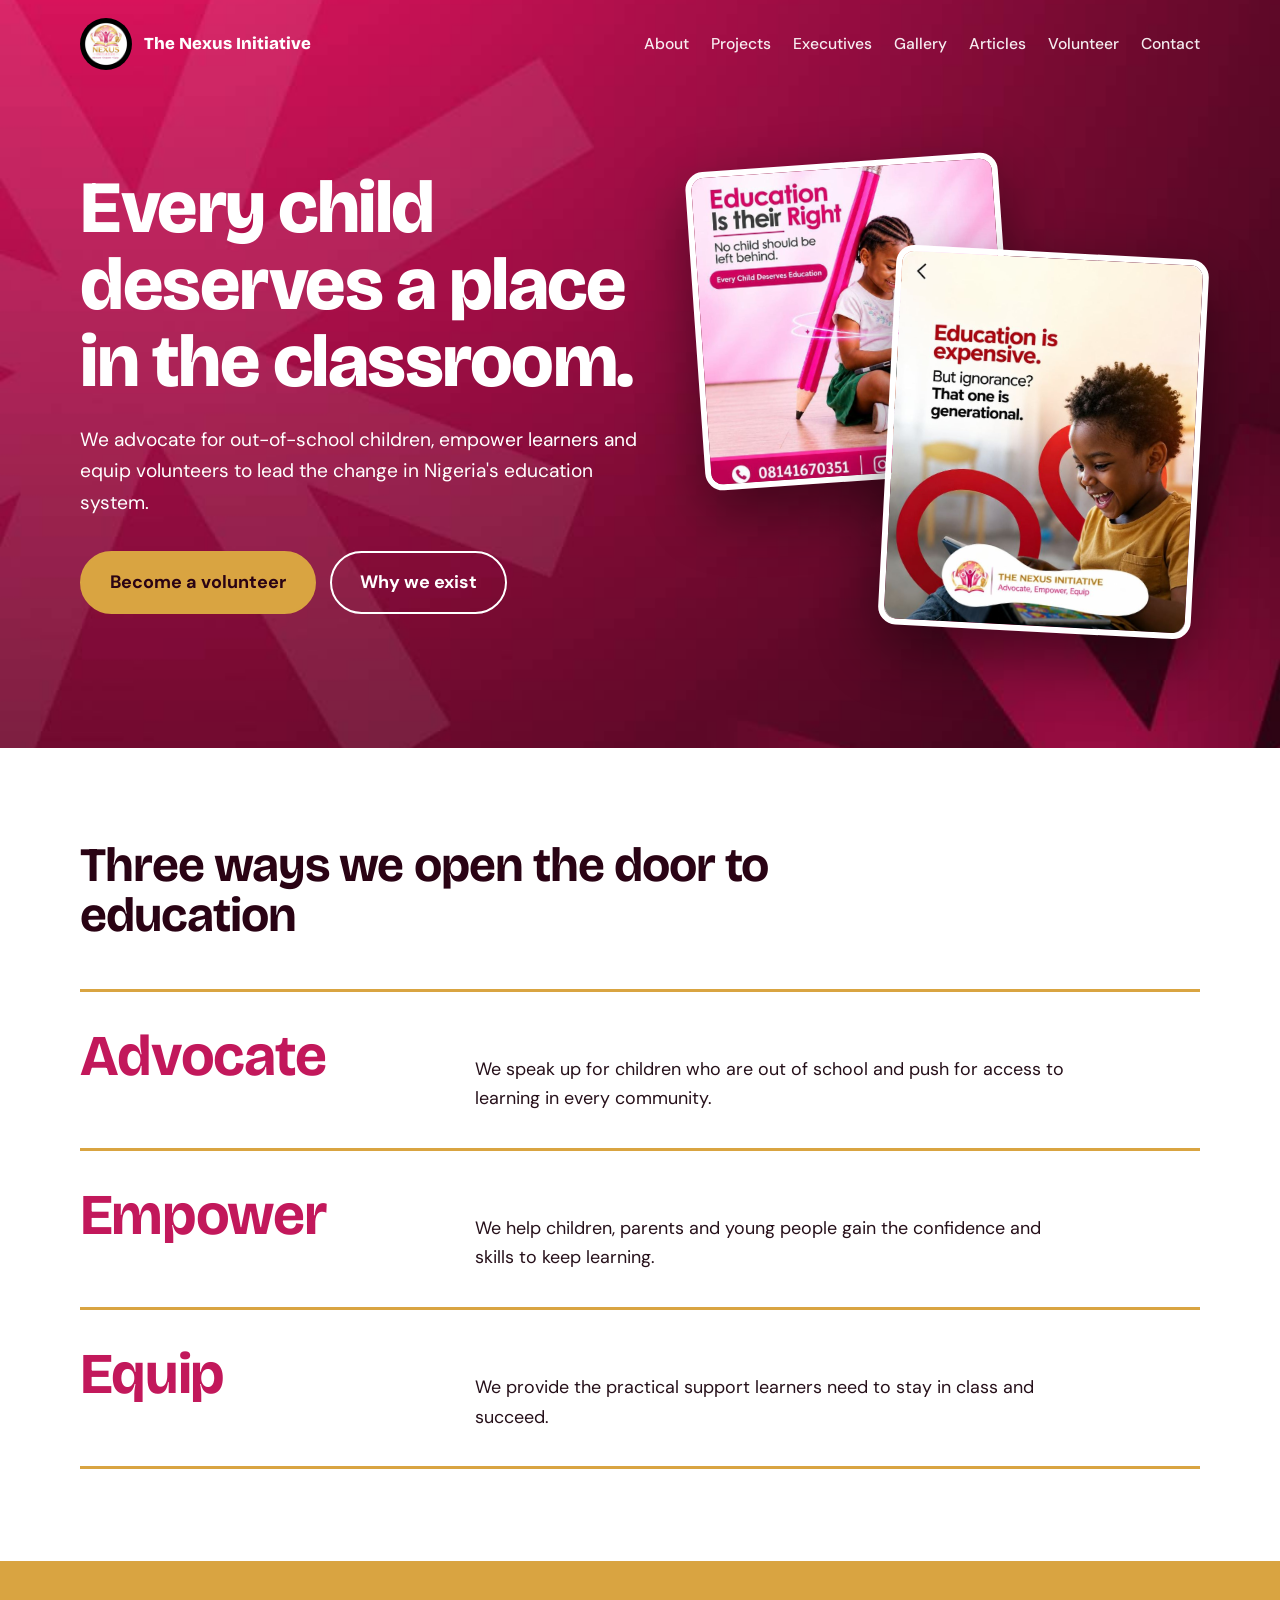
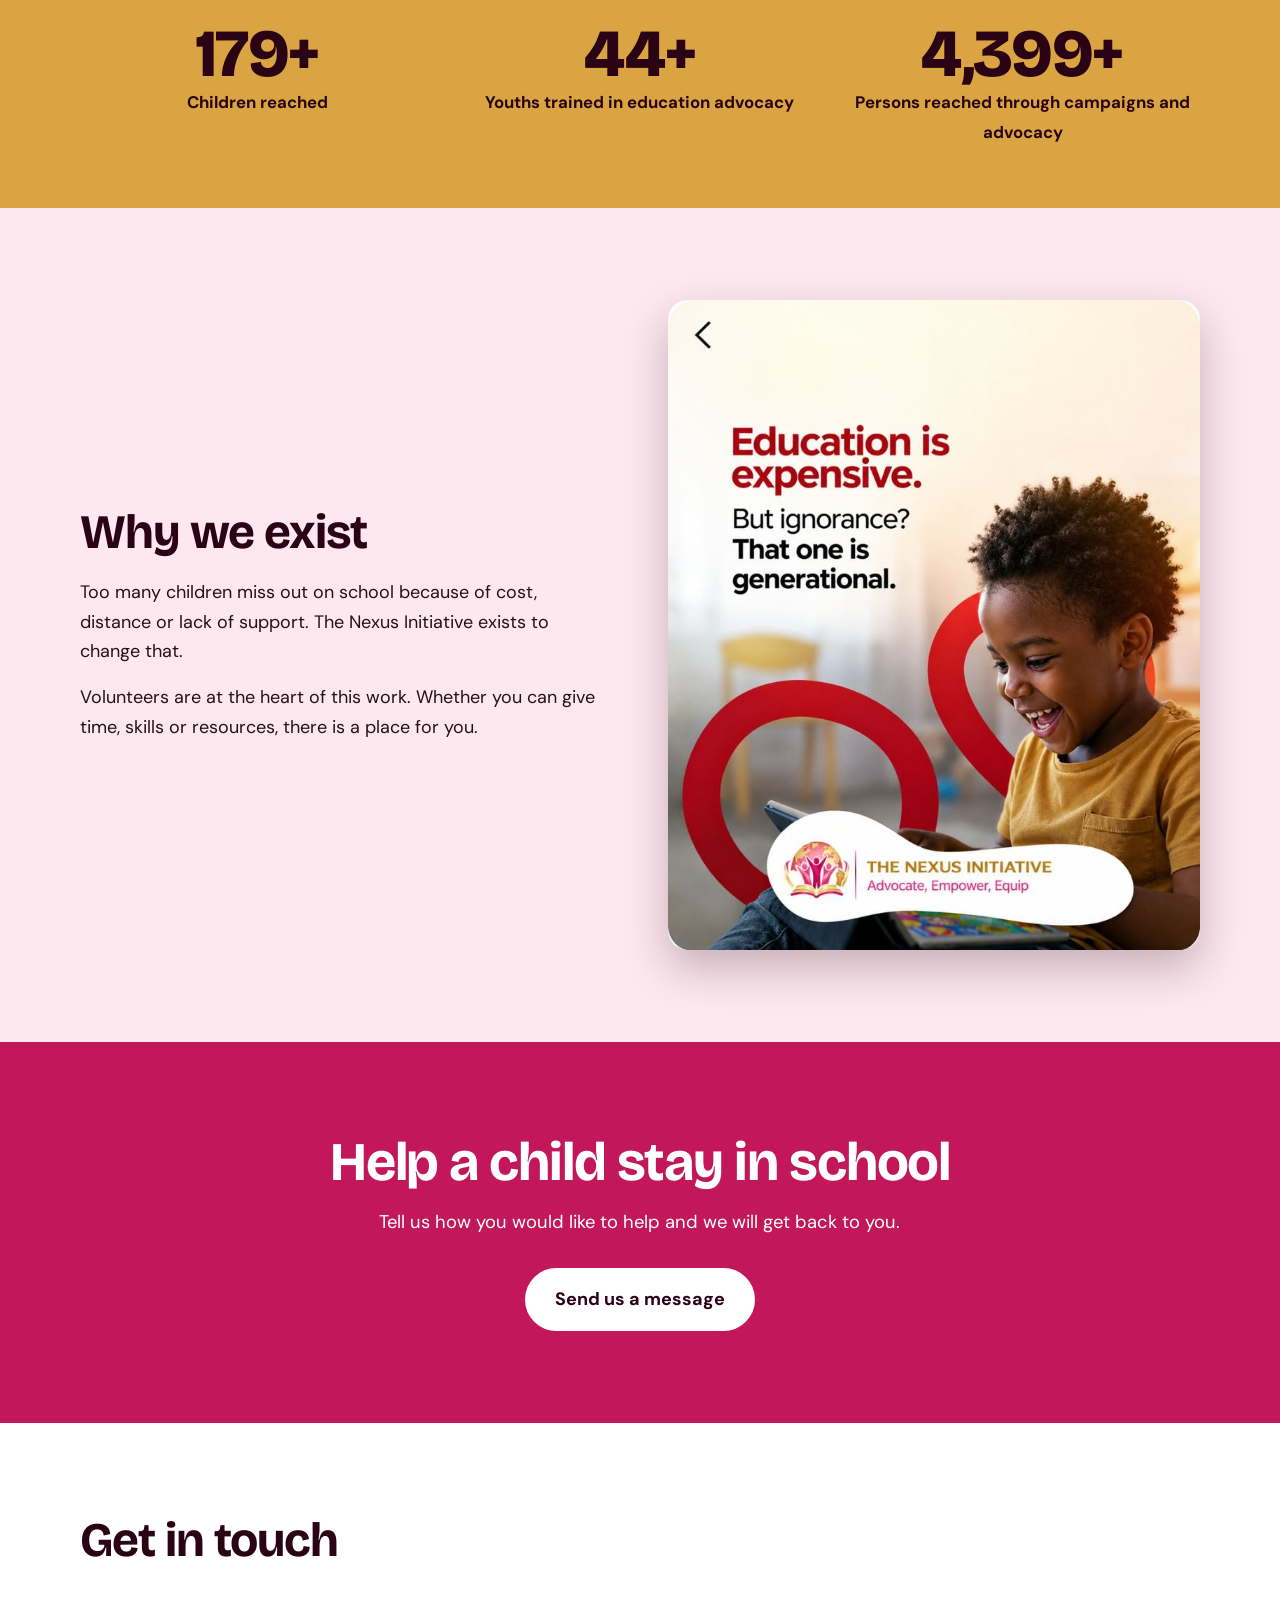
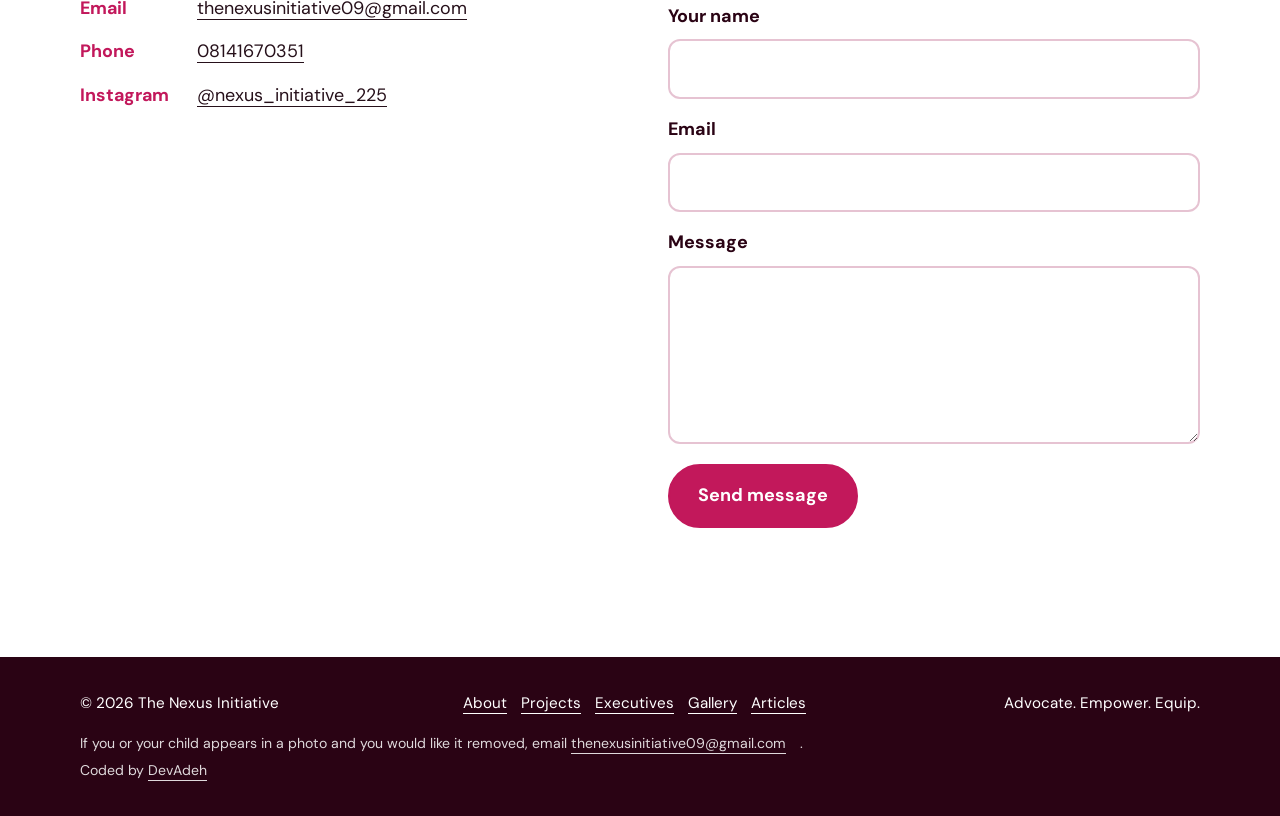
==== index.html @ 0e862ec5 "update" ====
<!DOCTYPE html>
<html lang="en">
<head>
<meta charset="utf-8">
<meta name="viewport" content="width=device-width, initial-scale=1">
<title>The Nexus Initiative | Advocate, Empower, Equip</title>
<meta name="description" content="The Nexus Initiative advocates for out-of-school children, empowers learners and equips volunteers to lead the change in Nigeria's education system.">
<link rel="preconnect" href="https://fonts.googleapis.com"><link rel="preconnect" href="https://fonts.gstatic.com" crossorigin>
<link href="https://fonts.googleapis.com/css2?family=Bricolage+Grotesque:opsz,wght@12..96,500;12..96,800&family=DM+Sans:wght@400;500;700&display=swap" rel="stylesheet">
<link rel="stylesheet" href="styles.css">
<link rel="icon" href="favicon.png" type="image/png"><link rel="apple-touch-icon" href="favicon.png"></head>
<body>
<header><div class="wrap bar">
<a class="brand" href="#top"><img src="images/logo.jpg" alt="The Nexus Initiative logo"><span>The Nexus Initiative</span></a>
<nav aria-label="Main"><a href="about.html">About</a><a href="projects.html">Projects</a><a href="executives.html">Executives</a><a href="gallery.html">Gallery</a><a href="articles.html">Articles</a><a href="get-involved.html">Volunteer</a><a href="contact.html">Contact</a></nav>
</div></header>
<main id="top">
<section class="hero"><div class="wrap">
<div>
<h1>Every child deserves a place in the classroom.</h1>
<p>We advocate for out-of-school children, empower learners and equip volunteers to lead the change in Nigeria's education system.</p>
<div class="btns"><a class="btn" href="get-involved.html">Become a volunteer</a><a class="btn line" href="about.html">Why we exist</a></div>
</div>
<div class="stack" aria-label="Nexus Initiative campaign posters">
<img class="a" src="images/poster-a.jpg" alt="Poster: Education is their right. No child should be left behind.">
<img class="b" src="images/poster-b.jpg" alt="Poster: Education is expensive. But ignorance? That one is generational.">
</div>
</div></section>

<section class="pillars" id="what"><div class="wrap">
<h2>Three ways we open the door to education</h2>
<div class="row"><h3>Advocate</h3><p>We speak up for children who are out of school and push for access to learning in every community.</p></div>
<div class="row"><h3>Empower</h3><p>We help children, parents and young people gain the confidence and skills to keep learning.</p></div>
<div class="row"><h3>Equip</h3><p>We provide the practical support learners need to stay in class and succeed.</p></div>
</div></section>

<section class="stats" aria-label="Our impact"><div class="wrap"><div><b data-n="200">200+</b><span>Children reached</span></div><div><b data-n="50">50+</b><span>Youths trained in education advocacy</span></div><div><b data-n="5000">5,000+</b><span>Persons reached through campaigns and advocacy</span></div></div></section>

<section class="about" id="about"><div class="wrap">
<div>
<h2>Why we exist</h2>
<p style="margin-top:20px">Too many children miss out on school because of cost, distance or lack of support. The Nexus Initiative exists to change that.</p>
<p>Volunteers are at the heart of this work. Whether you can give time, skills or resources, there is a place for you.</p>
</div>
<img src="images/poster-b.jpg" alt="A child smiling while learning on a tablet, with the words: Education is expensive. But ignorance? That one is generational." loading="lazy">
</div></section>

<section class="join" id="join"><div class="wrap">
<h2>Help a child stay in school</h2>
<p>Tell us how you would like to help and we will get back to you.</p>
<a class="btn" href="#contact">Send us a message</a>
</div></section>

<section class="contact" id="contact"><div class="wrap">
<h2>Get in touch</h2>
<div class="cgrid">

<dl>
<dt>Email</dt><dd><a href="mailto:thenexusinitiative09@gmail.com">thenexusinitiative09@gmail.com</a></dd>
<dt>Phone</dt><dd><a href="tel:+2348141670351">08141670351</a></dd>
<dt>Instagram</dt><dd><a href="https://instagram.com/nexus_initiative_225" rel="noopener">@nexus_initiative_225</a></dd>
</dl>
<form id="cform" action="https://formspree.io/f/xbgoayqb" method="POST">
<label for="n">Your name</label><input id="n" name="name" required autocomplete="name">
<label for="e">Email</label><input id="e" type="email" name="email" required autocomplete="email">
<label for="m">Message</label><textarea id="m" name="message" rows="5" required></textarea>
<input type="text" name="_gotcha" tabindex="-1" autocomplete="off" style="display:none" aria-hidden="true">
<button class="btn" type="submit">Send message</button>
<p id="fstatus" role="status"></p>
</form>
</div>
</div></section>
</main>
<footer><div class="wrap"><span>&copy; 2026 The Nexus Initiative</span><span><a href="about.html">About</a><a href="projects.html">Projects</a><a href="executives.html">Executives</a><a href="gallery.html">Gallery</a><a href="articles.html">Articles</a></span><span>Advocate. Empower. Equip.</span></div><div class="wrap fine"><p>If you or your child appears in a photo and you would like it removed, email <a href="mailto:thenexusinitiative09@gmail.com">thenexusinitiative09@gmail.com</a>.</p><p class="credit">Coded by <a href="https://github.com/DevAdeh">DevAdeh</a></p></div></footer>
<script>
const f=document.getElementById('cform'),s=document.getElementById('fstatus');
f.addEventListener('submit',async e=>{e.preventDefault();
if(f.action.includes('YOUR_FORM_ID')){s.textContent='The form is not connected yet. Please email us directly.';return}
s.textContent='Sending...';
try{const r=await fetch(f.action,{method:'POST',body:new FormData(f),headers:{Accept:'application/json'}});
if(r.ok){f.reset();s.textContent='Thank you. We will get back to you soon.'}else{s.textContent='Your message was not sent. Please email us directly.'}}
catch(err){s.textContent='No connection. Please try again or email us directly.'}});
</script>
<script src="count.js"></script></body>
</html>
---- styles.css ----
:root{--wine:#2a0314;--mag:#c2185b;--hot:#ff2d78;--gold:#d9a441;--blush:#fde8f0;--ink:#26101a;--head:'Bricolage Grotesque','Trebuchet MS',sans-serif;--body:'DM Sans',Arial,sans-serif}
*{box-sizing:border-box;margin:0;padding:0}
html{scroll-behavior:smooth}
body{overflow-x:clip;font-family:var(--body);color:var(--ink);background:#fff;line-height:1.65;font-size:18px}
img{max-width:100%;display:block}
a{color:inherit}
h1,h2,h3{font-family:var(--head);line-height:1.05;letter-spacing:-.02em}
a:focus-visible,.btn:focus-visible{outline:3px solid var(--gold);outline-offset:3px}
.wrap{width:min(1120px,90%);margin-inline:auto}
header{position:absolute;inset:0 0 auto 0;z-index:5;padding:18px 0;color:#fff}
.bar{display:flex;align-items:center;justify-content:space-between;gap:16px;flex-wrap:wrap}
.brand{display:flex;align-items:center;gap:12px;text-decoration:none;font-family:var(--head);font-weight:800;font-size:1.05rem}
.brand img{width:52px;height:52px;border-radius:50%;background:#fff}
nav{display:flex;gap:22px;font-weight:500;font-size:.98rem}
nav a{text-decoration:none;opacity:.92}nav a:hover{opacity:1;text-decoration:underline;text-underline-offset:6px}
.hero{background:var(--wine) url(images/hero-bg.jpg) center/cover;color:#fff;padding:132px 0 96px;overflow:hidden}
.hero .wrap{display:grid;grid-template-columns:1.05fr .95fr;gap:56px;align-items:center}
.hero h1{font-size:clamp(2.6rem,6vw,4.6rem);font-weight:800;margin-bottom:22px;animation:rise .9s ease both}
.hero p{font-size:1.2rem;max-width:34em;margin-bottom:32px;opacity:.94;animation:rise .9s .12s ease both}
.btns{display:flex;gap:14px;flex-wrap:wrap;animation:rise .9s .22s ease both}
.btn{display:inline-block;padding:15px 28px;border-radius:999px;font-weight:700;text-decoration:none;background:var(--gold);color:var(--wine);border:2px solid var(--gold);transition:transform .2s}
.btn:hover{transform:translateY(-2px)}
.btn.line{background:transparent;color:#fff;border-color:#fff}
.stack{position:relative;min-height:520px}
.stack img{position:absolute;width:62%;border-radius:18px;box-shadow:0 24px 60px rgba(0,0,0,.45);border:6px solid #fff}
.stack .a{left:0;top:30px;transform:rotate(-4deg)}
.stack .b{right:0;top:120px;transform:rotate(3deg)}
@keyframes rise{from{opacity:0;transform:translateY(18px)}to{opacity:1;transform:none}}
section{padding:92px 0}
.pillars h2{font-size:clamp(2rem,4vw,3rem);max-width:15em;margin-bottom:48px;color:var(--wine)}
.row{display:grid;grid-template-columns:minmax(180px,.5fr) 1fr;gap:32px;padding:34px 0;border-top:3px solid var(--gold);align-items:baseline}
.row:last-child{border-bottom:3px solid var(--gold)}
.row h3{font-size:clamp(2.2rem,5vw,3.6rem);color:var(--mag)}
.row p{max-width:34em;font-size:1.12rem}
.about{background:var(--blush)}
.about .wrap{display:grid;grid-template-columns:1fr 1fr;gap:56px;align-items:center}
.about h2{font-size:clamp(2rem,4vw,3rem);color:var(--wine)}
.about p+p{margin-top:16px}
.about img{border-radius:20px;box-shadow:0 18px 44px rgba(42,3,20,.25)}
.join{background:var(--mag);color:#fff;text-align:center}
.join h2{font-size:clamp(2rem,4.5vw,3.4rem);max-width:14em;margin:0 auto 16px}
.join p{max-width:36em;margin:0 auto 30px;font-size:1.15rem}
.join .btn{background:#fff;color:var(--wine);border-color:#fff}
.contact h2{font-size:clamp(2rem,4vw,3rem);color:var(--wine);margin-bottom:28px}
.contact dl{display:grid;grid-template-columns:max-content 1fr;gap:14px 28px;font-size:1.12rem}
.contact dt{font-weight:700;color:var(--mag)}
.contact a{text-underline-offset:5px;overflow-wrap:anywhere}.contact dd{min-width:0}
.cgrid{display:grid;grid-template-columns:1fr 1fr;gap:56px;align-items:start}
.contact form{display:grid;gap:8px}.contact label{font-weight:700;color:var(--wine);margin-top:8px}
.contact input,.contact textarea{font:inherit;padding:13px 16px;border:2px solid #e6c3d2;border-radius:12px;background:#fff;width:100%}
.contact input:focus,.contact textarea:focus{outline:3px solid var(--gold);border-color:var(--mag)}
.contact form .btn{background:var(--mag);color:#fff;border-color:var(--mag);cursor:pointer;margin-top:12px;justify-self:start;font:inherit;font-weight:700}
#fstatus{min-height:1.6em;font-weight:500}
footer{background:var(--wine);color:#fff;padding:34px 0;font-size:.95rem}
footer .wrap{display:flex;justify-content:space-between;gap:16px;flex-wrap:wrap}
@media(max-width:860px){
.hero{padding-top:150px}.hero .wrap,.about .wrap{grid-template-columns:1fr}
.stack{min-height:440px}.cgrid{grid-template-columns:1fr;gap:36px}.contact dl{grid-template-columns:1fr;gap:2px 0}.contact dd{margin-bottom:14px}.row{grid-template-columns:1fr;gap:10px}section{padding:68px 0}}
@media(prefers-reduced-motion:reduce){*{animation:none!important;transition:none!important;scroll-behavior:auto!important}}

nav{flex-wrap:wrap}nav a[aria-current]{opacity:1;text-decoration:underline;text-underline-offset:6px}
.phero{background:var(--gold);color:var(--wine);padding:150px 0 64px}.phero h1{font-size:clamp(2.4rem,6vw,4.2rem);font-weight:800;margin-bottom:14px}.phero p{max-width:36em;font-size:1.15rem;opacity:.92}
.mv{display:grid;grid-template-columns:1fr 1fr;gap:56px}.mv h2,.pg h2{font-size:clamp(1.8rem,3.5vw,2.6rem);color:var(--wine);margin-bottom:14px}
.team{display:grid;grid-template-columns:repeat(auto-fit,minmax(260px,1fr));gap:36px}
.team img{width:100%;aspect-ratio:3/4;object-fit:cover;object-position:top;border-radius:18px;margin-bottom:14px}.team h3{font-size:1.35rem;color:var(--wine)}.team p{color:var(--mag);font-weight:700}
.gal{display:grid;grid-template-columns:repeat(auto-fill,minmax(260px,1fr));gap:24px;align-items:start}.gal img{width:100%;border-radius:18px;box-shadow:0 18px 44px rgba(42,3,20,.2)}
.post{border-top:3px solid var(--gold);padding:26px 0;max-width:46em}.post h3{font-size:1.8rem;color:var(--mag);margin:4px 0 8px}.post small{font-weight:700;color:var(--wine)}
.contact select{font:inherit;padding:13px 16px;border:2px solid #e6c3d2;border-radius:12px;background:#fff;width:100%}
footer a{text-underline-offset:5px;margin-right:14px}
@media(max-width:860px){.mv{grid-template-columns:1fr}.phero{padding-top:170px}}

body.in header{color:var(--wine)}
.stats{background:var(--gold);color:var(--wine);padding:60px 0}.stats .wrap{display:grid;grid-template-columns:repeat(auto-fit,minmax(210px,1fr));gap:28px;text-align:center}
.stats b{display:block;font:800 clamp(2.6rem,6vw,4.2rem)/1 var(--head);letter-spacing:-.02em}.stats span{font-weight:700;font-size:1.05rem}
.proj{padding:44px 0;border-top:3px solid var(--gold)}.proj h2{font-size:clamp(1.7rem,3.5vw,2.4rem);color:var(--wine);margin-bottom:12px}.proj p{max-width:44em;margin-bottom:10px}
.pgal{display:grid;grid-template-columns:repeat(auto-fill,minmax(230px,1fr));gap:16px;align-items:start;margin-top:22px}.pgal img{width:100%;border-radius:14px}
.mv img{border-radius:20px;box-shadow:0 18px 44px rgba(42,3,20,.25);align-self:start}
footer .fine{display:block;margin-top:16px;font-size:.88rem;opacity:.85}footer .fine p+p{margin-top:4px}
.contact form+h2{margin-top:0}.contact p.lead{margin-bottom:6px;max-width:30em}
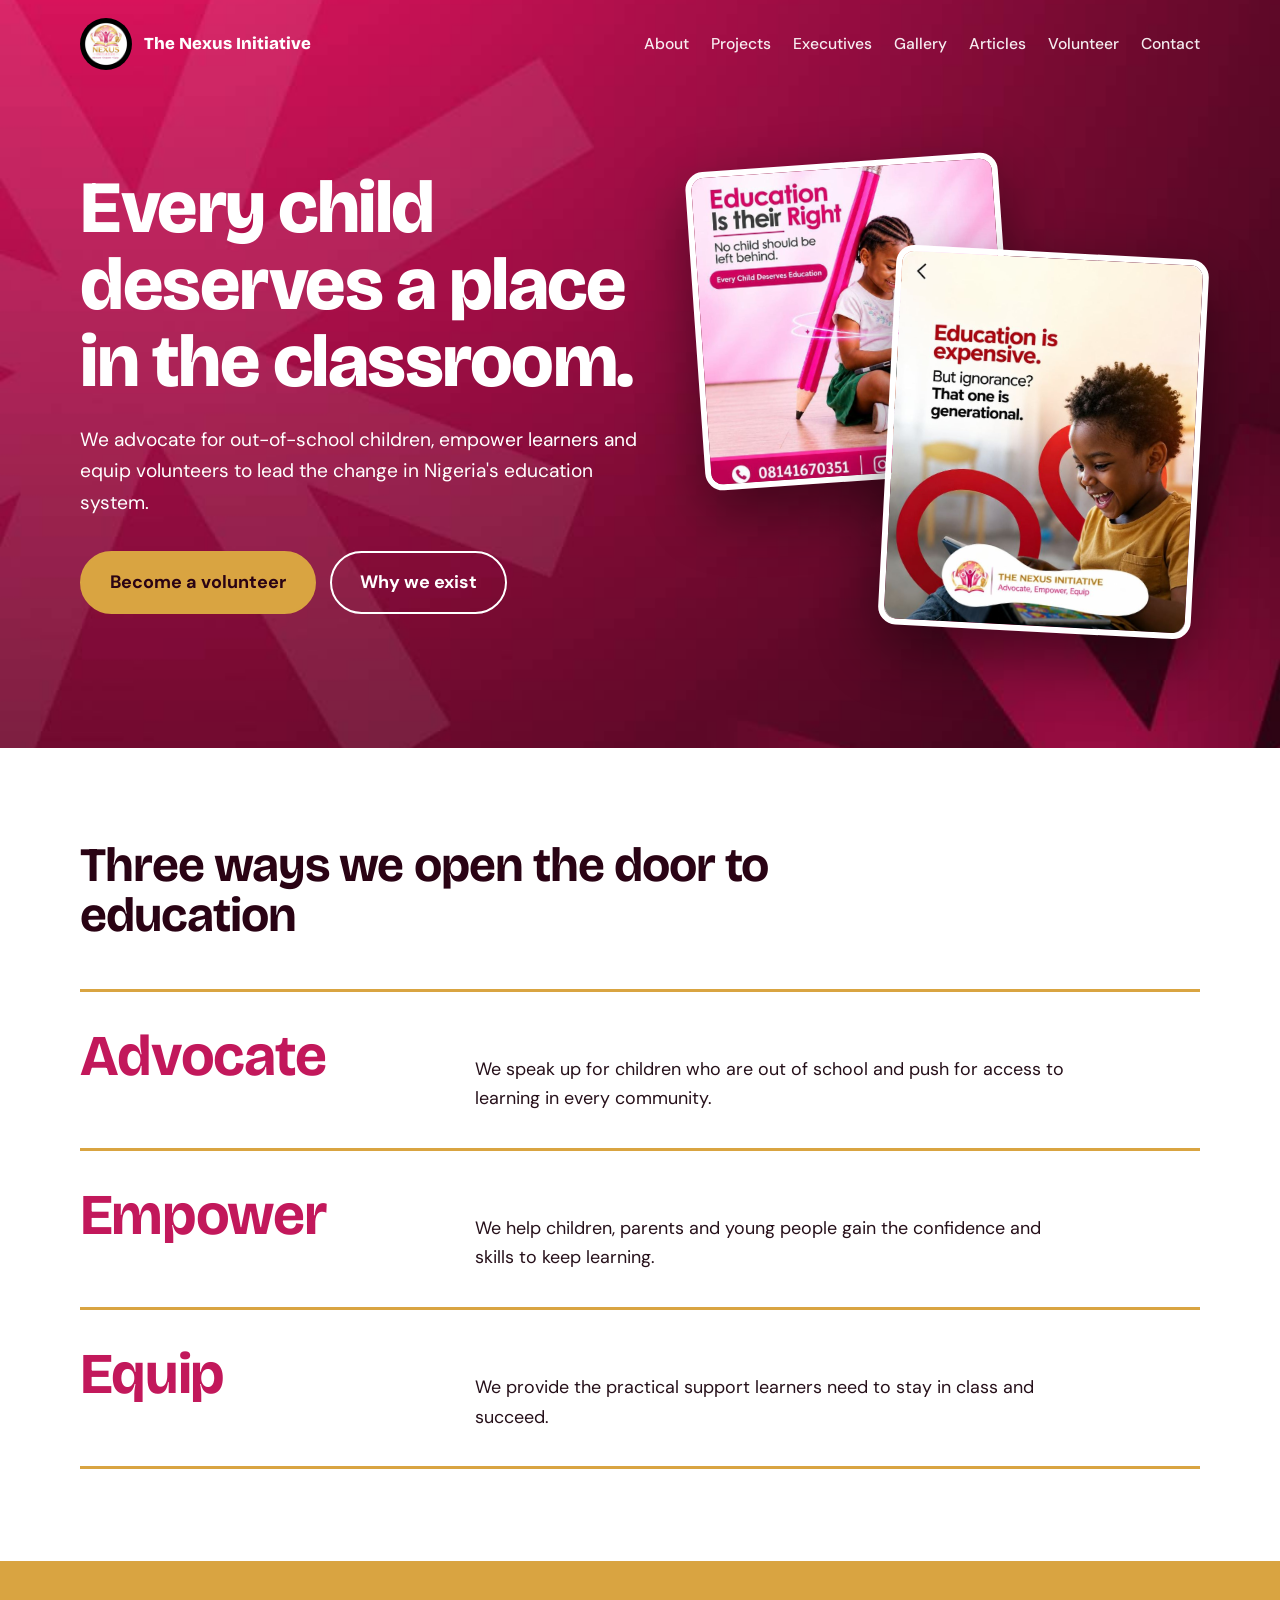
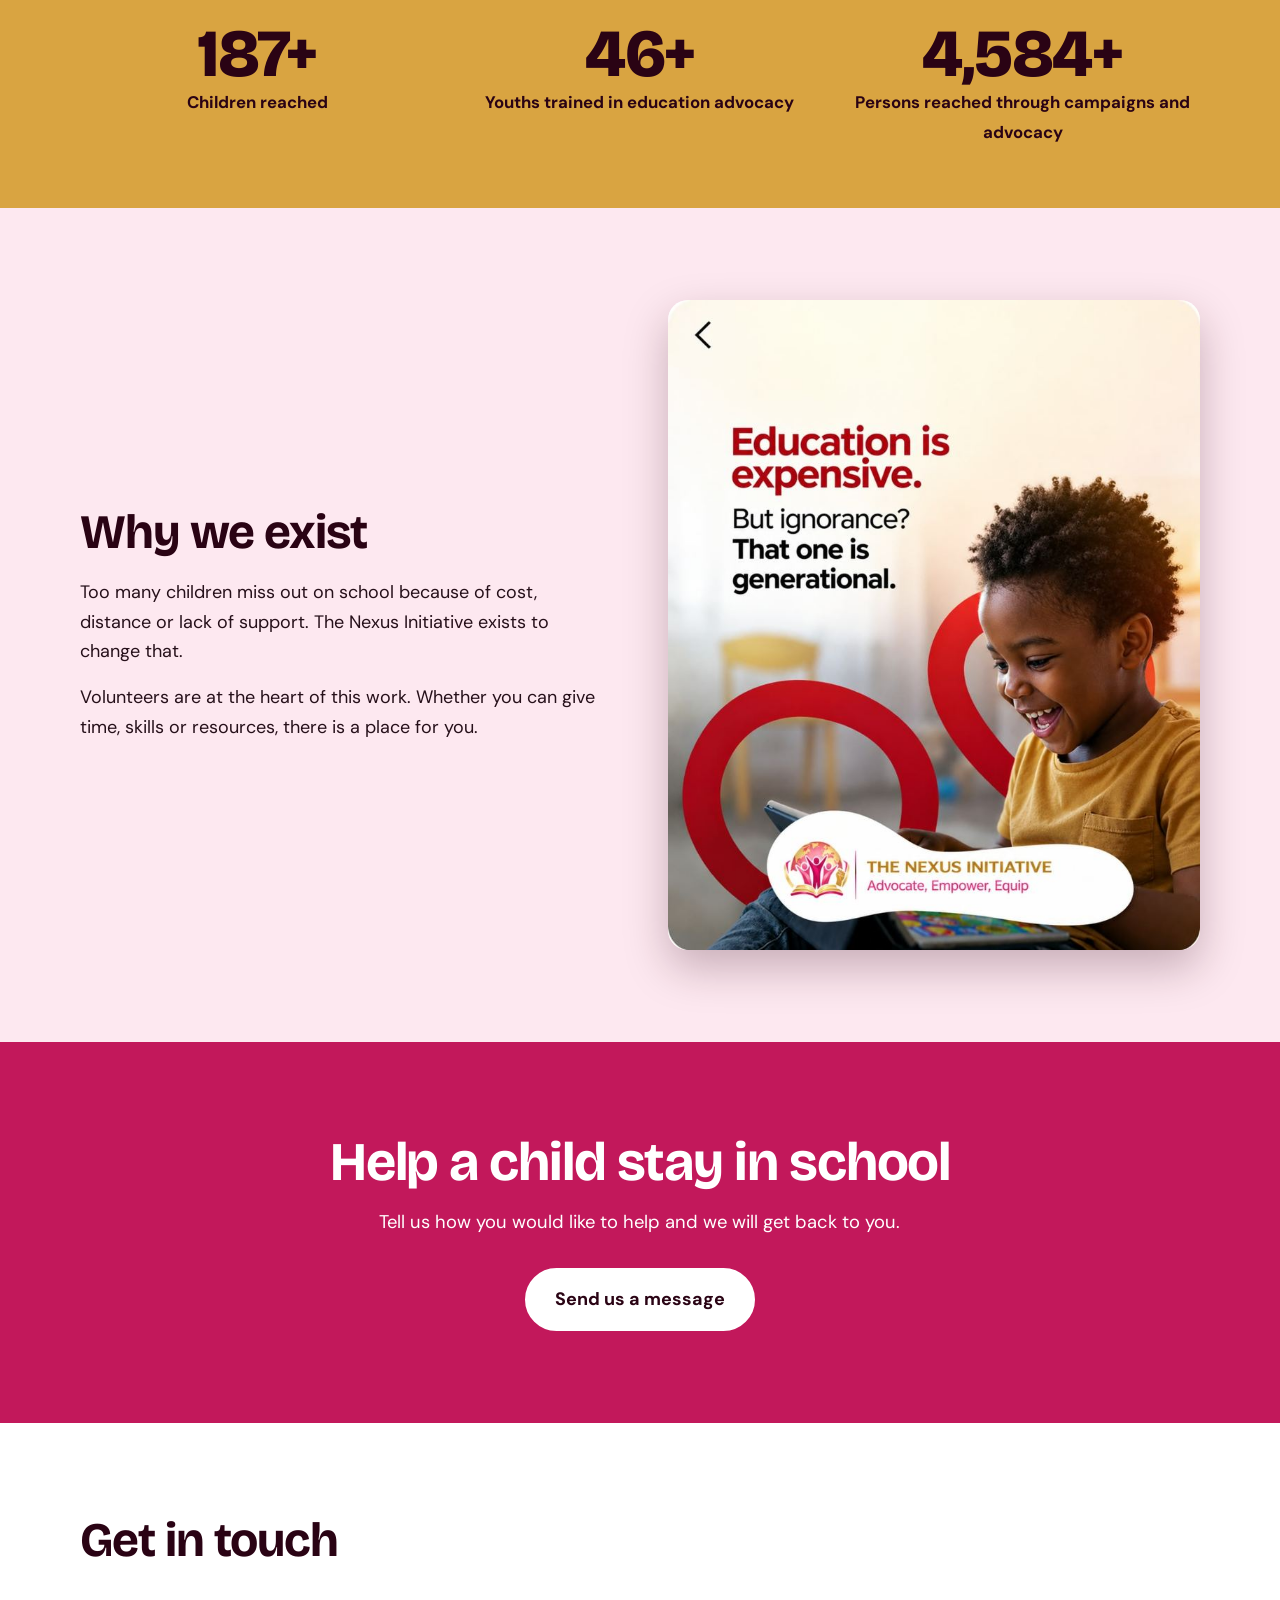
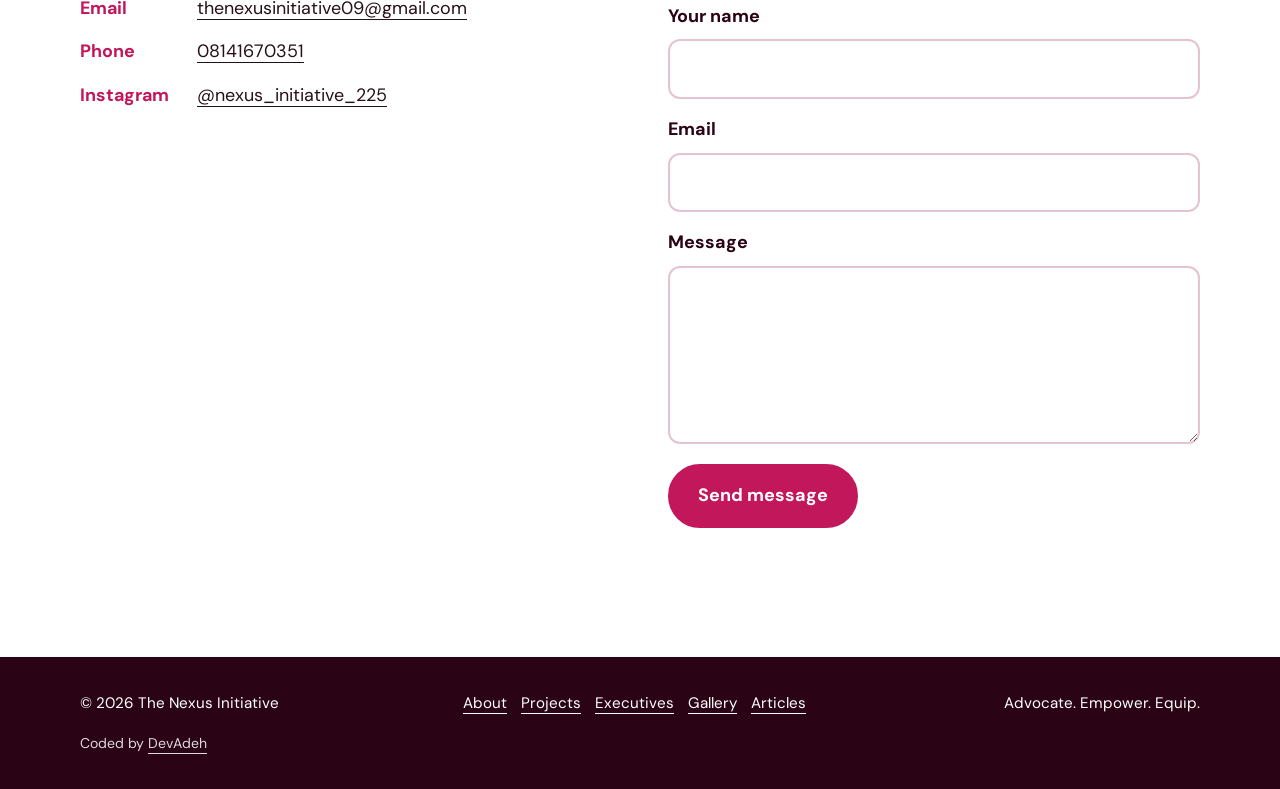
==== commit 9c4fef36: "update" ====
--- a/index.html
+++ b/index.html
@@ -71,7 +71,7 @@
 </div>
 </div></section>
 </main>
-<footer><div class="wrap"><span>&copy; 2026 The Nexus Initiative</span><span><a href="about.html">About</a><a href="projects.html">Projects</a><a href="executives.html">Executives</a><a href="gallery.html">Gallery</a><a href="articles.html">Articles</a></span><span>Advocate. Empower. Equip.</span></div><div class="wrap fine"><p>If you or your child appears in a photo and you would like it removed, email <a href="mailto:thenexusinitiative09@gmail.com">thenexusinitiative09@gmail.com</a>.</p><p class="credit">Coded by <a href="https://github.com/DevAdeh">DevAdeh</a></p></div></footer>
+<footer><div class="wrap"><span>&copy; 2026 The Nexus Initiative</span><span><a href="about.html">About</a><a href="projects.html">Projects</a><a href="executives.html">Executives</a><a href="gallery.html">Gallery</a><a href="articles.html">Articles</a></span><span>Advocate. Empower. Equip.</span></div><div class="wrap fine"><p class="credit">Coded by <a href="https://github.com/DevAdeh">DevAdeh</a></p></div></footer>
 <script>
 const f=document.getElementById('cform'),s=document.getElementById('fstatus');
 f.addEventListener('submit',async e=>{e.preventDefault();
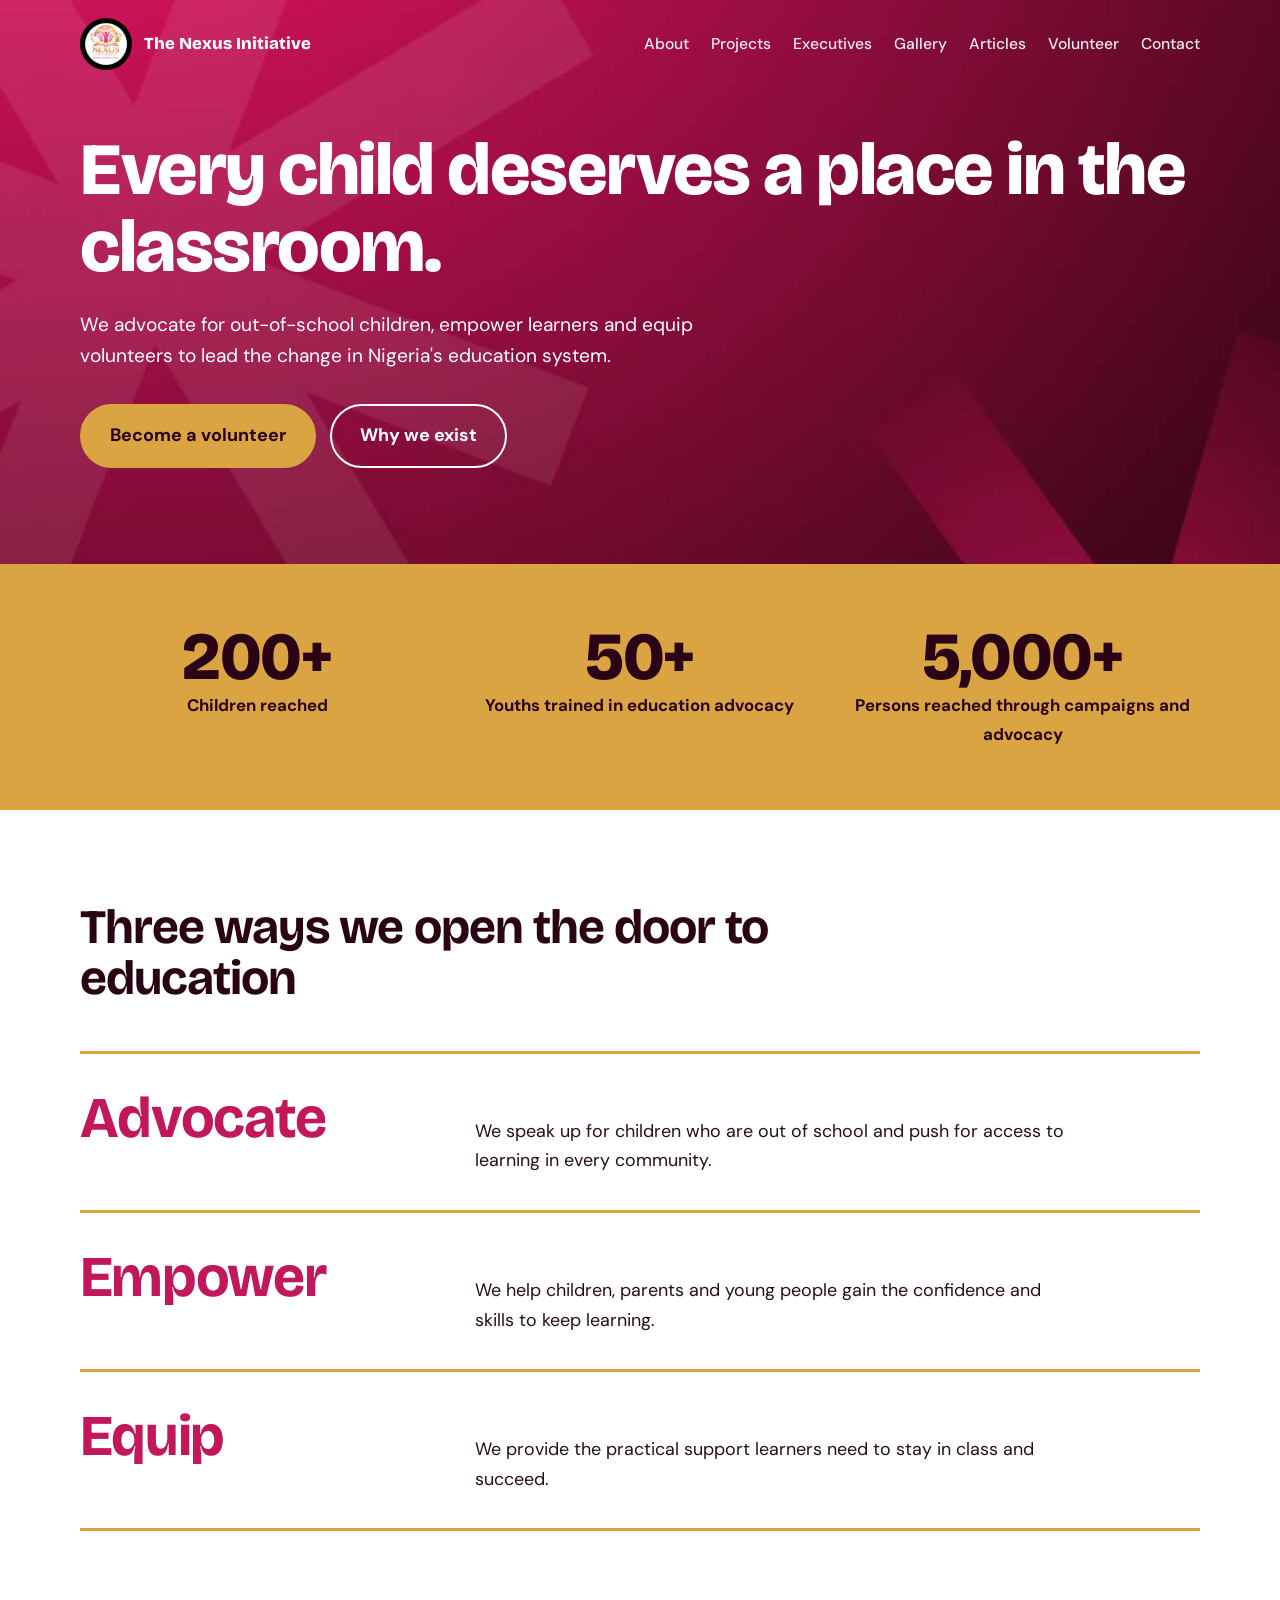
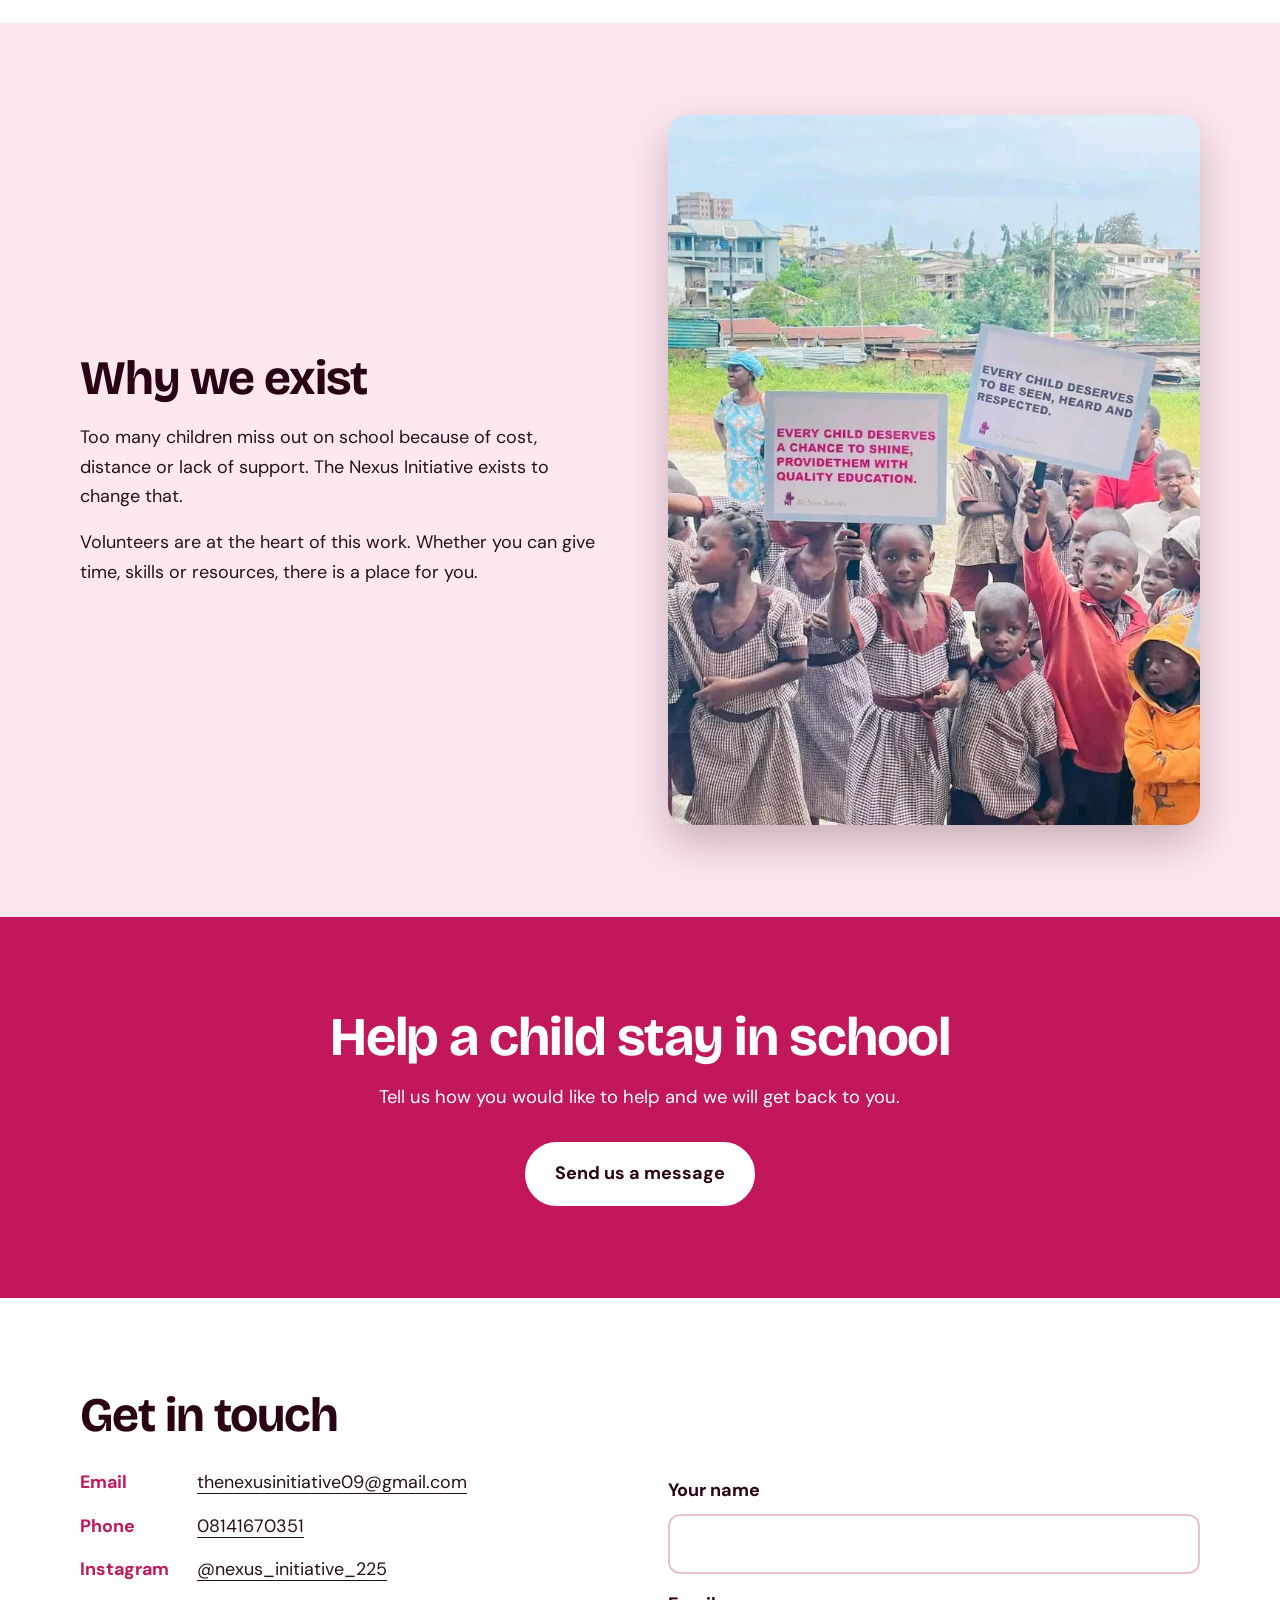
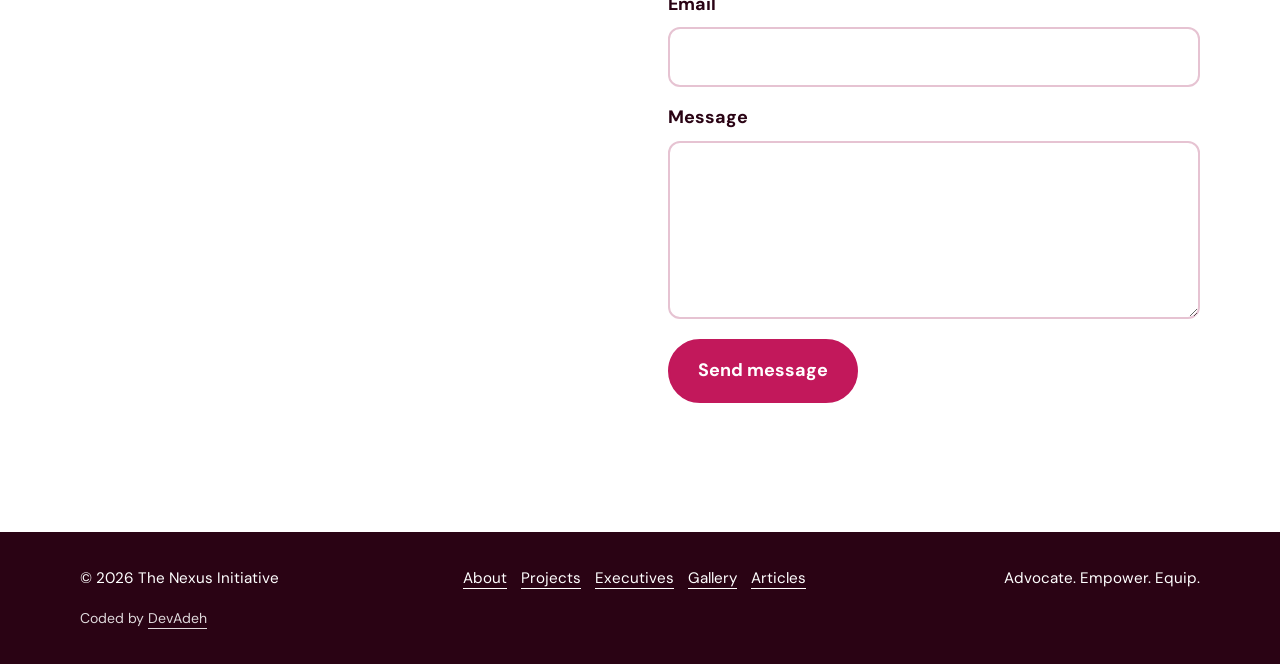
==== commit f022d89c: "update" ====
--- a/index.html
+++ b/index.html
@@ -21,11 +21,9 @@
 <p>We advocate for out-of-school children, empower learners and equip volunteers to lead the change in Nigeria's education system.</p>
 <div class="btns"><a class="btn" href="get-involved.html">Become a volunteer</a><a class="btn line" href="about.html">Why we exist</a></div>
 </div>
-<div class="stack" aria-label="Nexus Initiative campaign posters">
-<img class="a" src="images/poster-a.jpg" alt="Poster: Education is their right. No child should be left behind.">
-<img class="b" src="images/poster-b.jpg" alt="Poster: Education is expensive. But ignorance? That one is generational.">
-</div>
 </div></section>
+
+<section class="stats" aria-label="Our impact"><div class="wrap"><div><b data-n="200">200+</b><span>Children reached</span></div><div><b data-n="50">50+</b><span>Youths trained in education advocacy</span></div><div><b data-n="5000">5,000+</b><span>Persons reached through campaigns and advocacy</span></div></div></section>
 
 <section class="pillars" id="what"><div class="wrap">
 <h2>Three ways we open the door to education</h2>
@@ -34,15 +32,13 @@
 <div class="row"><h3>Equip</h3><p>We provide the practical support learners need to stay in class and succeed.</p></div>
 </div></section>
 
-<section class="stats" aria-label="Our impact"><div class="wrap"><div><b data-n="200">200+</b><span>Children reached</span></div><div><b data-n="50">50+</b><span>Youths trained in education advocacy</span></div><div><b data-n="5000">5,000+</b><span>Persons reached through campaigns and advocacy</span></div></div></section>
-
 <section class="about" id="about"><div class="wrap">
 <div>
 <h2>Why we exist</h2>
 <p style="margin-top:20px">Too many children miss out on school because of cost, distance or lack of support. The Nexus Initiative exists to change that.</p>
 <p>Volunteers are at the heart of this work. Whether you can give time, skills or resources, there is a place for you.</p>
 </div>
-<img src="images/poster-b.jpg" alt="A child smiling while learning on a tablet, with the words: Education is expensive. But ignorance? That one is generational." loading="lazy">
+<img src="images/school-kids.webp" alt="Children holding placards that say every child deserves a chance to shine" loading="lazy">
 </div></section>
 
 <section class="join" id="join"><div class="wrap">
@@ -71,7 +67,7 @@
 </div>
 </div></section>
 </main>
-<footer><div class="wrap"><span>&copy; 2026 The Nexus Initiative</span><span><a href="about.html">About</a><a href="projects.html">Projects</a><a href="executives.html">Executives</a><a href="gallery.html">Gallery</a><a href="articles.html">Articles</a></span><span>Advocate. Empower. Equip.</span></div><div class="wrap fine"><p class="credit">Coded by <a href="https://github.com/DevAdeh">DevAdeh</a></p></div></footer>
+<footer><div class="wrap"><span>&copy; 2026 The Nexus Initiative</span><span><a href="about.html">About</a><a href="projects.html">Projects</a><a href="executives.html">Executives</a><a href="gallery.html">Gallery</a><a href="articles.html">Articles</a></span><span>Advocate. Empower. Equip.</span></div><div class="wrap fine"></p><p class="credit">Coded by <a href="https://github.com/DevAdeh">DevAdeh</a></p></div></footer>
 <script>
 const f=document.getElementById('cform'),s=document.getElementById('fstatus');
 f.addEventListener('submit',async e=>{e.preventDefault();
@@ -82,4 +78,4 @@
 catch(err){s.textContent='No connection. Please try again or email us directly.'}});
 </script>
 <script src="count.js"></script></body>
-</html>
+</html>
--- a/styles.css
+++ b/styles.css
@@ -15,17 +15,13 @@
 nav{display:flex;gap:22px;font-weight:500;font-size:.98rem}
 nav a{text-decoration:none;opacity:.92}nav a:hover{opacity:1;text-decoration:underline;text-underline-offset:6px}
 .hero{background:var(--wine) url(images/hero-bg.jpg) center/cover;color:#fff;padding:132px 0 96px;overflow:hidden}
-.hero .wrap{display:grid;grid-template-columns:1.05fr .95fr;gap:56px;align-items:center}
+.hero .wrap{display:grid;grid-template-columns:1fr;gap:56px;align-items:center}
 .hero h1{font-size:clamp(2.6rem,6vw,4.6rem);font-weight:800;margin-bottom:22px;animation:rise .9s ease both}
 .hero p{font-size:1.2rem;max-width:34em;margin-bottom:32px;opacity:.94;animation:rise .9s .12s ease both}
 .btns{display:flex;gap:14px;flex-wrap:wrap;animation:rise .9s .22s ease both}
 .btn{display:inline-block;padding:15px 28px;border-radius:999px;font-weight:700;text-decoration:none;background:var(--gold);color:var(--wine);border:2px solid var(--gold);transition:transform .2s}
 .btn:hover{transform:translateY(-2px)}
 .btn.line{background:transparent;color:#fff;border-color:#fff}
-.stack{position:relative;min-height:520px}
-.stack img{position:absolute;width:62%;border-radius:18px;box-shadow:0 24px 60px rgba(0,0,0,.45);border:6px solid #fff}
-.stack .a{left:0;top:30px;transform:rotate(-4deg)}
-.stack .b{right:0;top:120px;transform:rotate(3deg)}
 @keyframes rise{from{opacity:0;transform:translateY(18px)}to{opacity:1;transform:none}}
 section{padding:92px 0}
 .pillars h2{font-size:clamp(2rem,4vw,3rem);max-width:15em;margin-bottom:48px;color:var(--wine)}
@@ -56,11 +52,11 @@
 footer .wrap{display:flex;justify-content:space-between;gap:16px;flex-wrap:wrap}
 @media(max-width:860px){
 .hero{padding-top:150px}.hero .wrap,.about .wrap{grid-template-columns:1fr}
-.stack{min-height:440px}.cgrid{grid-template-columns:1fr;gap:36px}.contact dl{grid-template-columns:1fr;gap:2px 0}.contact dd{margin-bottom:14px}.row{grid-template-columns:1fr;gap:10px}section{padding:68px 0}}
+.cgrid{grid-template-columns:1fr;gap:36px}.contact dl{grid-template-columns:1fr;gap:2px 0}.contact dd{margin-bottom:14px}.row{grid-template-columns:1fr;gap:10px}section{padding:68px 0}}
 @media(prefers-reduced-motion:reduce){*{animation:none!important;transition:none!important;scroll-behavior:auto!important}}
 
 nav{flex-wrap:wrap}nav a[aria-current]{opacity:1;text-decoration:underline;text-underline-offset:6px}
-.phero{background:var(--gold);color:var(--wine);padding:150px 0 64px}.phero h1{font-size:clamp(2.4rem,6vw,4.2rem);font-weight:800;margin-bottom:14px}.phero p{max-width:36em;font-size:1.15rem;opacity:.92}
+.phero{background:var(--wine);color:#fff;padding:150px 0 64px}.phero h1{font-size:clamp(2.4rem,6vw,4.2rem);font-weight:800;margin-bottom:14px}.phero p{max-width:36em;font-size:1.15rem;opacity:.92}
 .mv{display:grid;grid-template-columns:1fr 1fr;gap:56px}.mv h2,.pg h2{font-size:clamp(1.8rem,3.5vw,2.6rem);color:var(--wine);margin-bottom:14px}
 .team{display:grid;grid-template-columns:repeat(auto-fit,minmax(260px,1fr));gap:36px}
 .team img{width:100%;aspect-ratio:3/4;object-fit:cover;object-position:top;border-radius:18px;margin-bottom:14px}.team h3{font-size:1.35rem;color:var(--wine)}.team p{color:var(--mag);font-weight:700}
@@ -70,11 +66,9 @@
 footer a{text-underline-offset:5px;margin-right:14px}
 @media(max-width:860px){.mv{grid-template-columns:1fr}.phero{padding-top:170px}}
 
-body.in header{color:var(--wine)}
 .stats{background:var(--gold);color:var(--wine);padding:60px 0}.stats .wrap{display:grid;grid-template-columns:repeat(auto-fit,minmax(210px,1fr));gap:28px;text-align:center}
 .stats b{display:block;font:800 clamp(2.6rem,6vw,4.2rem)/1 var(--head);letter-spacing:-.02em}.stats span{font-weight:700;font-size:1.05rem}
 .proj{padding:44px 0;border-top:3px solid var(--gold)}.proj h2{font-size:clamp(1.7rem,3.5vw,2.4rem);color:var(--wine);margin-bottom:12px}.proj p{max-width:44em;margin-bottom:10px}
 .pgal{display:grid;grid-template-columns:repeat(auto-fill,minmax(230px,1fr));gap:16px;align-items:start;margin-top:22px}.pgal img{width:100%;border-radius:14px}
-.mv img{border-radius:20px;box-shadow:0 18px 44px rgba(42,3,20,.25);align-self:start}
 footer .fine{display:block;margin-top:16px;font-size:.88rem;opacity:.85}footer .fine p+p{margin-top:4px}
-.contact form+h2{margin-top:0}.contact p.lead{margin-bottom:6px;max-width:30em}
+.contact form+h2{margin-top:0}.contact p.lead{margin-bottom:6px;max-width:30em}
